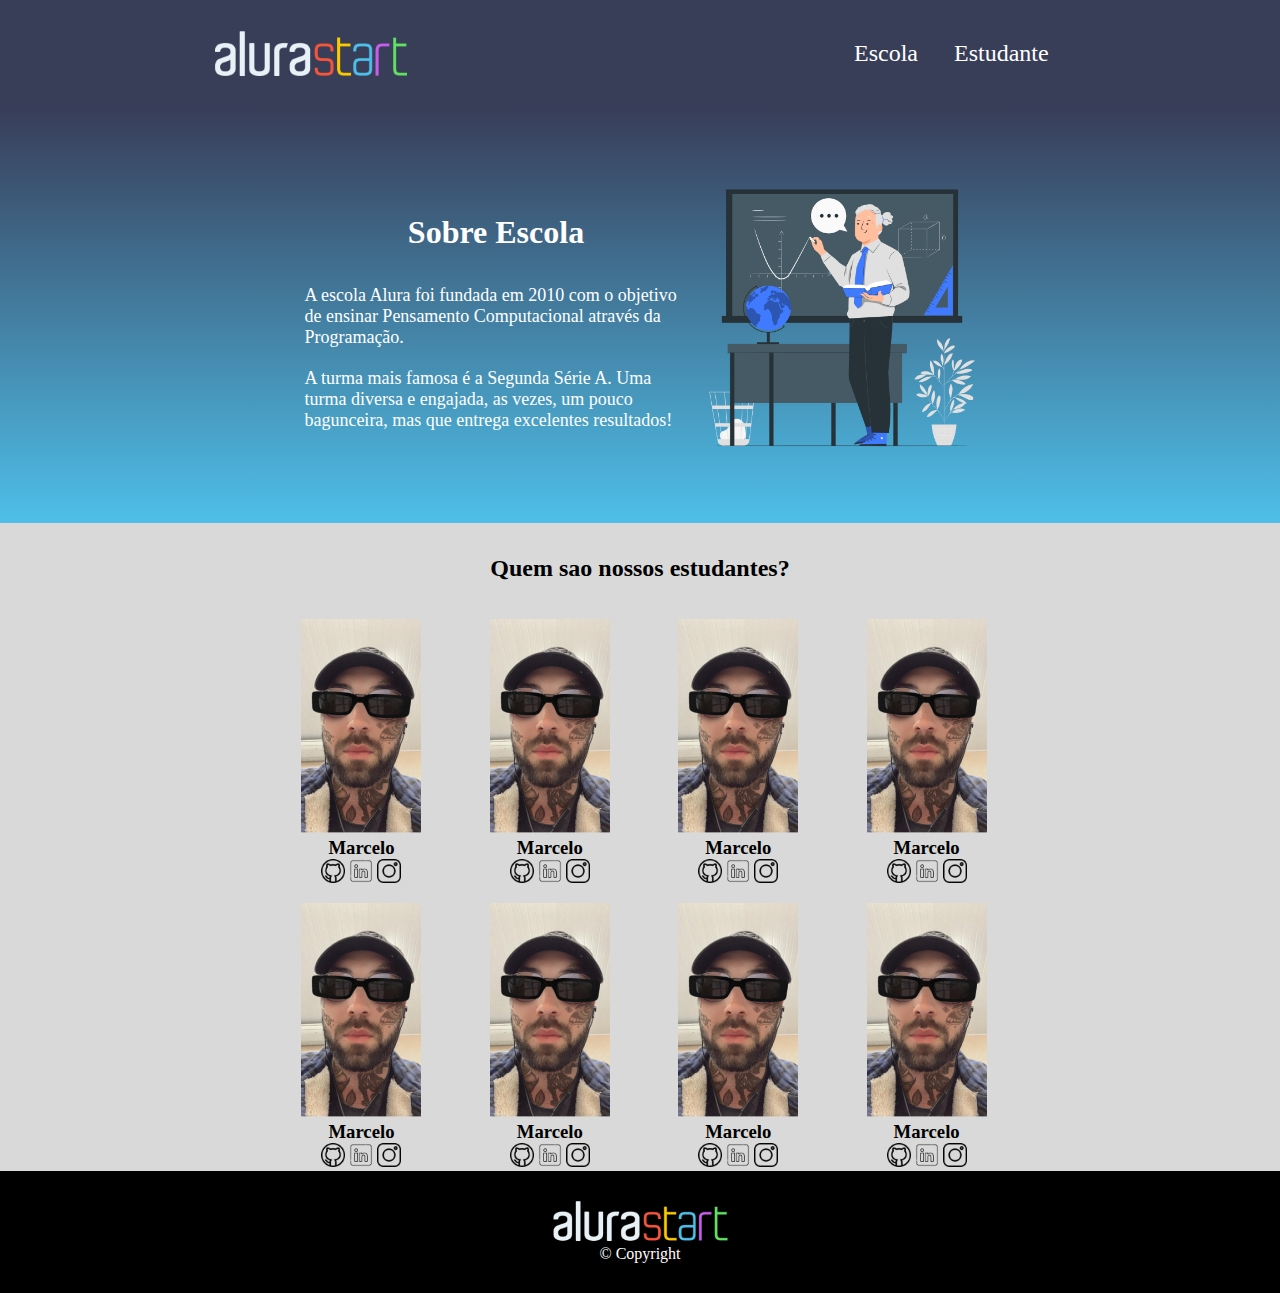
==== index.html @ 8780a5cd "Add files via upload" ====
<!DOCTYPE html>
<html lang="en">
<head>
    <meta charset="UTF-8">
    <meta name="viewport" content="width=device-width, initial-scale=1.0">
    <title>Document</title>
    <link rel="stylesheet" href="style.css">
</head>
<body>
    <header class="cabecalho">
        <img src="./img/alurastart logo 1.png" alt="logotipo da alura" class="cabecalho-imagem"> 
            <ul class="cabecalho-lista">
                <li class="cabecalho-lista-item">Escola</li>
                <li class="cabecalho-lista-item">Estudante</li>
            </ul>
        </header>
        <section class="escola">
            <div class="escola-conteudo">
                <h2 class="escola-titulo">Sobre Escola</h2>
                <p class="escola-texto">A escola Alura foi fundada em 2010 com o objetivo de ensinar Pensamento Computacional através da Programação. </p>
                <p class="escola-texto">A turma mais famosa é a Segunda Série A. Uma turma diversa e engajada, as vezes, um pouco bagunceira, mas que entrega excelentes resultados!</p>
            </div>
            <img class="escola-imagem" src="./img/Professor-pana.png" alt="">
        </section>
        <section class="estudante">
            <h2 class="estudante-titulo">Quem sao nossos estudantes?</h2>
            <div class="estudante-todos">
                <span></span>
            <div class="estudante-div">
                <img class="estudante-imagem" src="./img/Marcelo 1.png" alt="imagem professor da alurna">
                <h3 Class="estudante-nome">Marcelo</h3></a>
                <a href="https://github.com/marcelo16021980"><img class="estudante-icone" src="./img/github.png" alt="logotipo do github"></a>
                <a href="https://www.linkedin.com/in/jorge-marcelo-da-costa-706329120/"><img src="./img/linkedin.png" alt="logo do linkedin" class="estudante-icone"></a>
                <a href="https://www.instagram.com/marcelo16021980/"><img src="./img/instagram.png" alt="logo do instagram" class="estudante-icone"></a>
            </div>
            <div class="estudante-div">
                <img src="./img/Marcelo 1.png" alt="imagem professor da alurna">
                <h3 Class="estudante-nome">Marcelo</h3>
                <img class="estudante-icone" src="./img/github.png" alt="logotipo do github">
                <img src="./img/linkedin.png" alt="logo do linkedin" class="estudante-icone">
                <img src="./img/instagram.png" alt="logo do instagram" class="estudante-icone">
            </div>
            <div class="estudante-div">
                <img src="./img/Marcelo 1.png" alt="imagem professor da alurna">
                <h3 Class="estudante-nome">Marcelo</h3>
                <img class="estudante-icone" src="./img/github.png" alt="logotipo do github">
                <img src="./img/linkedin.png" alt="logo do linkedin" class="estudante-icone">
                <img src="./img/instagram.png" alt="logo do instagram" class="estudante-icone">
            </div>
            <div class="estudante-div">
                <img src="./img/Marcelo 1.png" alt="imagem professor da alurna">
                <h3 Class="estudante-nome">Marcelo</h3>
                <img class="estudante-icone" src="./img/github.png" alt="logotipo do github">
                <img src="./img/linkedin.png" alt="logo do linkedin" class="estudante-icone">
                <img src="./img/instagram.png" alt="logo do instagram" class="estudante-icone">
            </div>
            <span></span><span></span>
            <div class="estudante-div">
                <img src="./img/Marcelo 1.png" alt="imagem professor da alurna">
                <h3 Class="estudante-nome">Marcelo</h3>
                <img class="estudante-icone" src="./img/github.png" alt="logotipo do github">
                <img src="./img/linkedin.png" alt="logo do linkedin" class="estudante-icone">
                <img src="./img/instagram.png" alt="logo do instagram" class="estudante-icone">
            </div>
            <div class="estudante-div">
                <img src="./img/Marcelo 1.png" alt="imagem professor da alurna">
                <h3 Class="estudante-nome">Marcelo</h3>
                <img class="estudante-icone" src="./img/github.png" alt="logotipo do github">
                <img src="./img/linkedin.png" alt="logo do linkedin" class="estudante-icone">
                <img src="./img/instagram.png" alt="logo do instagram" class="estudante-icone">
            </div>
            <div class="estudante-div">
                <img src="./img/Marcelo 1.png" alt="imagem professor da alurna">
                <h3 Class="estudante-nome">Marcelo</h3>
                <img class="estudante-icone" src="./img/github.png" alt="logotipo do github">
                <img src="./img/linkedin.png" alt="logo do linkedin" class="estudante-icone">
                <img src="./img/instagram.png" alt="logo do instagram" class="estudante-icone">
            </div>
            <div class="estudante-div">
                <img src="./img/Marcelo 1.png" alt="imagem professor da alurna">
                <h3 Class="estudante-nome">Marcelo</h3>
                <img class="estudante-icone" src="./img/github.png" alt="logotipo do github">
                <img src="./img/linkedin.png" alt="logo do linkedin" class="estudante-icone">
                <img src="./img/instagram.png" alt="logo do instagram" class="estudante-icone">
            </div>
            </div>
        </section>
        <footer class="rodape">
           <img src="./img/alurastart logo 2.png" alt="logotipo da alura" class="rodape-imagem">
           <p>© Copyright</p>

        </footer>


    
</body>
</html>
---- style.css ----
*{
    padding: 0;
    margin: 0;
}
.cabecalho{
    background-color: #383D58;
    color: white;
    display:flex;
    justify-content: space-around;
    padding: 16px 0;
    align-items: center;
}
.cabecalho-imagem{
    width: 15%;
    height: 15%;
}
.cabecalho-lista-item{
    display: inline-block;
    padding: 24px 0;
    margin: 0 16px;
    font-size: 24px;

}
.escola{
    background-image: linear-gradient(#383D58,#4EBFE9);
    color: white;
    display: flex;
    align-items: center;
    padding: 5%;
    justify-content: center;


}
.escola-conteudo{
    width: 35%;
}
.escola-titulo{
    padding: 24px;
    text-align: center;
    font-size: 32px;
    font-weight: 700;
}
.escola-texto{
    padding: 10px;
    font-size: 18px; 
    font-weight: 400;
}

.escola-imagem{
    width: 25%;
}
.estudante{
    background-color:#D9D9D9;
}
.estudante-todos{
    display: grid;
    grid-template-columns: 13.5% 15% 15% 15% 15% 18%;
    gap: 1%;
    padding-left: 8%;
    
}
.estudante-div{
    text-align: center;
    padding: 3% 0;
}
.estudante-titulo{
    text-align: center;
    padding: 32px;
}




.estudante-imagem{
    width: 120px;
}

.estudante-icone{
    width: 24px;
}
.rodape{
    background-color: black;
    text-align: center;
    align-items: center;
    padding: 30px;
    color: white;
}
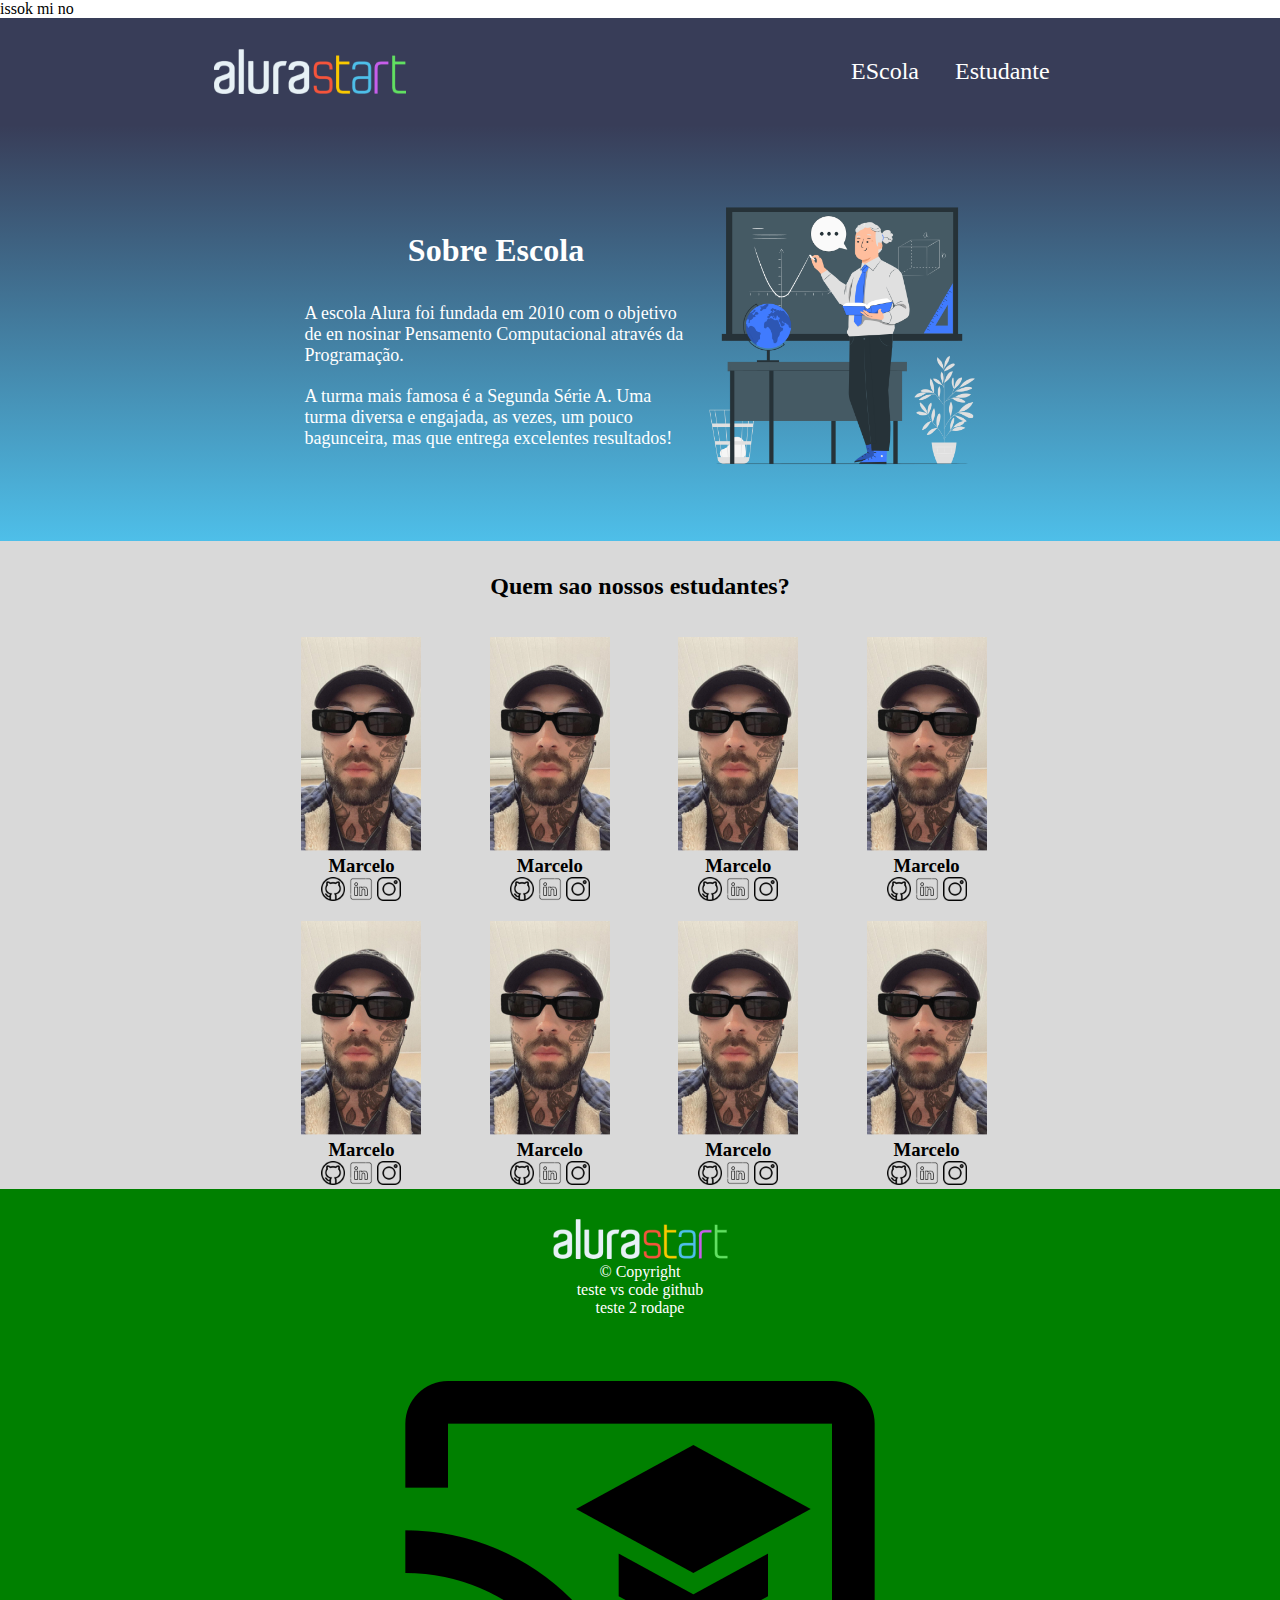
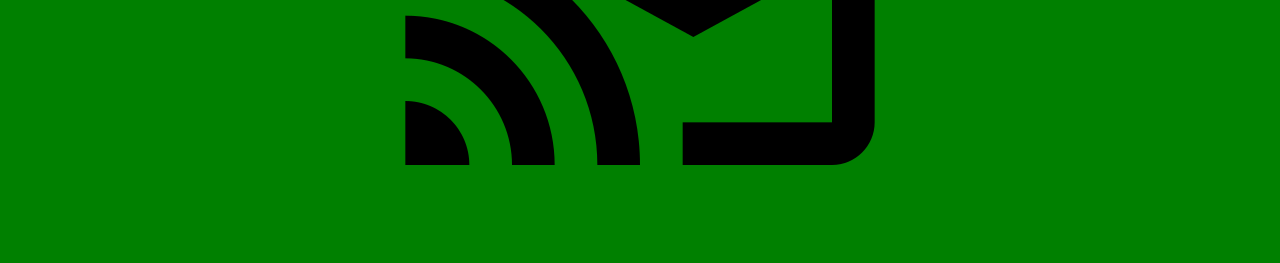
==== commit c5ba9072: "green" ====
--- a/index.html
+++ b/index.html
@@ -6,18 +6,18 @@
     <title>Document</title>
     <link rel="stylesheet" href="style.css">
 </head>
-<body>
+issok mi no<body>
     <header class="cabecalho">
         <img src="./img/alurastart logo 1.png" alt="logotipo da alura" class="cabecalho-imagem"> 
             <ul class="cabecalho-lista">
-                <li class="cabecalho-lista-item">Escola</li>
+                <li class="cabecalho-lista-item">EScola </li>
                 <li class="cabecalho-lista-item">Estudante</li>
             </ul>
         </header>
         <section class="escola">
             <div class="escola-conteudo">
                 <h2 class="escola-titulo">Sobre Escola</h2>
-                <p class="escola-texto">A escola Alura foi fundada em 2010 com o objetivo de ensinar Pensamento Computacional através da Programação. </p>
+                <p class="escola-texto">A escola Alura foi fundada em 2010 com o objetivo de en nosinar Pensamento Computacional através da Programação. </p>
                 <p class="escola-texto">A turma mais famosa é a Segunda Série A. Uma turma diversa e engajada, as vezes, um pouco bagunceira, mas que entrega excelentes resultados!</p>
             </div>
             <img class="escola-imagem" src="./img/Professor-pana.png" alt="">
@@ -86,12 +86,16 @@
             </div>
         </section>
         <footer class="rodape">
-           <img src="./img/alurastart logo 2.png" alt="logotipo da alura" class="rodape-imagem">
+            <img src="./img/alurastart logo 2.png" alt="logotipo da alura" class="rodape-imagem">
            <p>© Copyright</p>
+           <p>teste vs code github</p>
+    
+           <p>teste 2 rodape</p>
+           <img src="./img/fundida.png" alt="imagem de icone educacao">
 
         </footer>
 
 
     
 </body>
-</html>+</htm    --- a/style.css
+++ b/style.css
@@ -8,7 +8,7 @@
     display:flex;
     justify-content: space-around;
     padding: 16px 0;
-    align-items: center;
+    align-items: center; 
 }
 .cabecalho-imagem{
     width: 15%;
@@ -79,7 +79,7 @@
     width: 24px;
 }
 .rodape{
-    background-color: black;
+    background-color: green;
     text-align: center;
     align-items: center;
     padding: 30px;
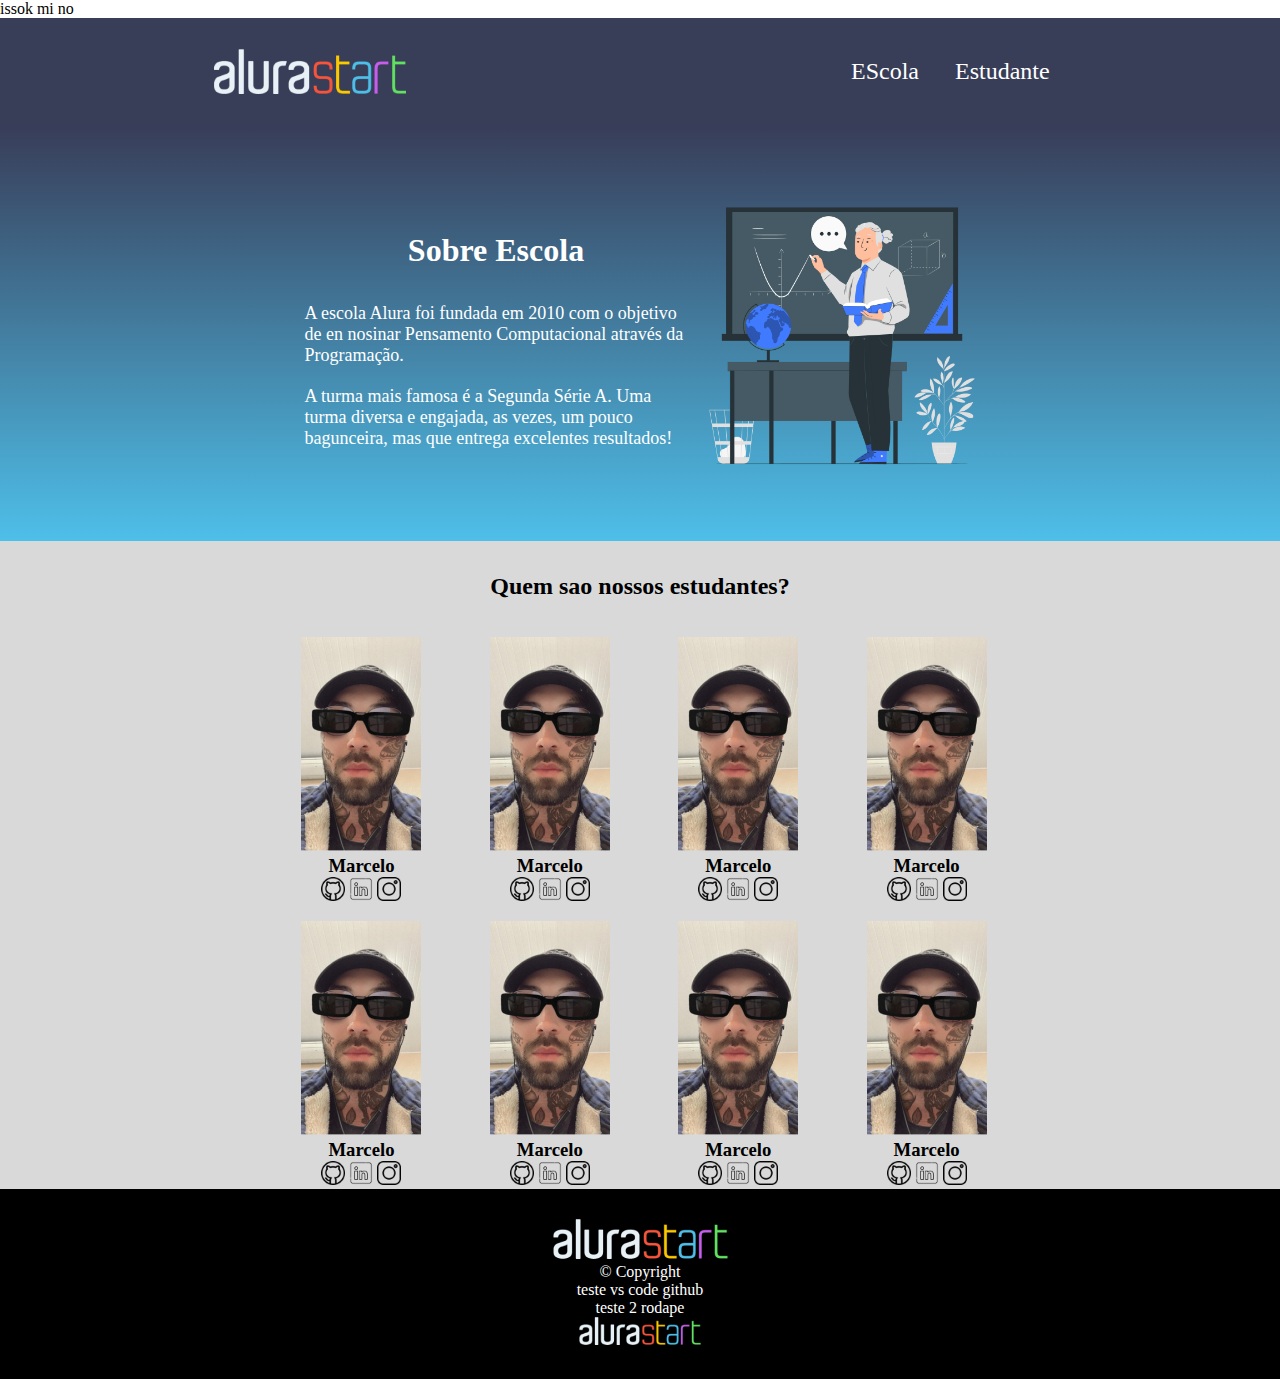
==== commit 5e50fdbd: "modificacao background" ====
--- a/index.html
+++ b/index.html
@@ -91,7 +91,7 @@
            <p>teste vs code github</p>
     
            <p>teste 2 rodape</p>
-           <img src="./img/fundida.png" alt="imagem de icone educacao">
+           <img class="imagemrodape" src="./img/alurastart logo 2.png" alt="imagem de icone educacao">
 
         </footer>
 
--- a/style.css
+++ b/style.css
@@ -79,9 +79,12 @@
     width: 24px;
 }
 .rodape{
-    background-color: green;
+    background-color: black;
     text-align: center;
     align-items: center;
     padding: 30px;
     color: white;
+}
+.imagemrodape{ 
+    width: 10%;
 }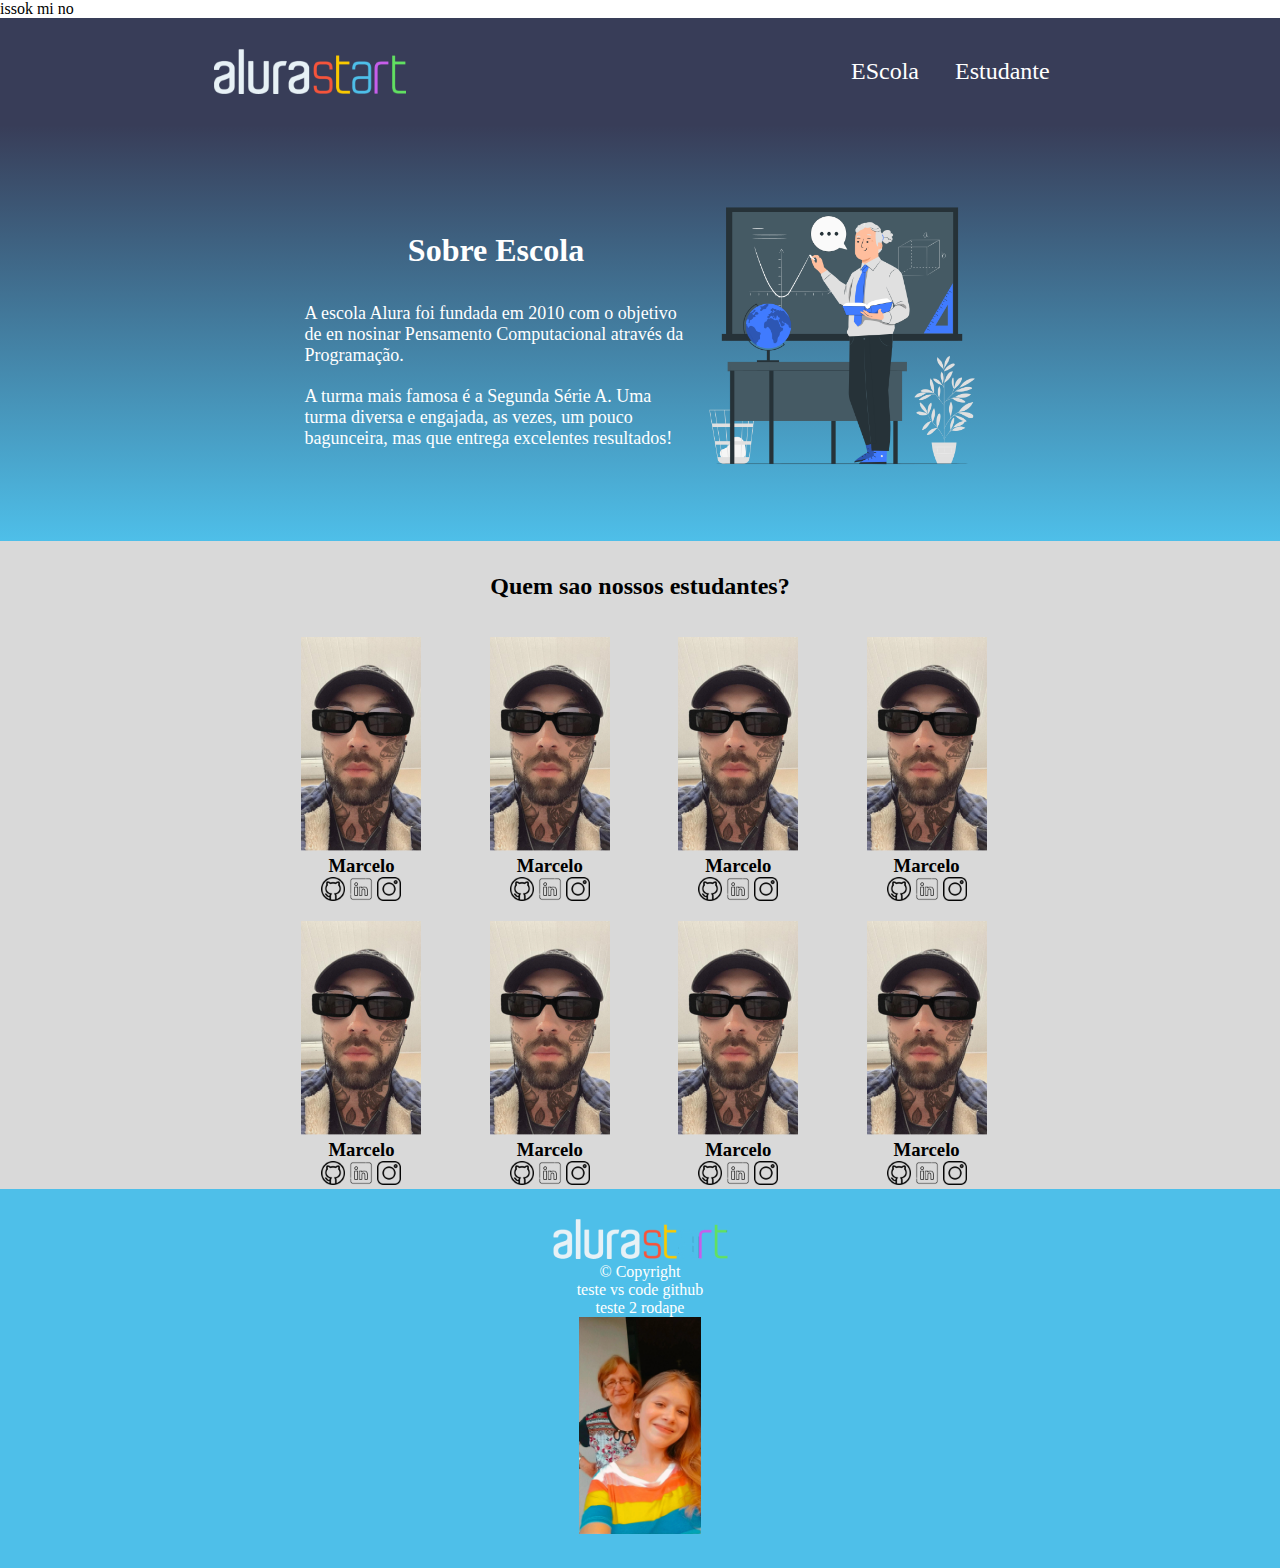
==== commit 6b479276: "insercao de imagem, Mariana" ====
--- a/index.html
+++ b/index.html
@@ -91,8 +91,7 @@
            <p>teste vs code github</p>
     
            <p>teste 2 rodape</p>
-           <img class="imagemrodape" src="./img/alurastart logo 2.png" alt="imagem de icone educacao">
-
+           <img class="imagemrodape" src="./img/Mariana.jpg" alt="imagem de icone educacao">
         </footer>
 
 
--- a/style.css
+++ b/style.css
@@ -78,13 +78,16 @@
 .estudante-icone{
     width: 24px;
 }
+
+
+.imagemrodape{ 
+    width: 10%;
+}
 .rodape{
-    background-color: black;
+    background-color: #4EBFE9;
     text-align: center;
     align-items: center;
     padding: 30px;
     color: white;
+
 }
-.imagemrodape{ 
-    width: 10%;
-}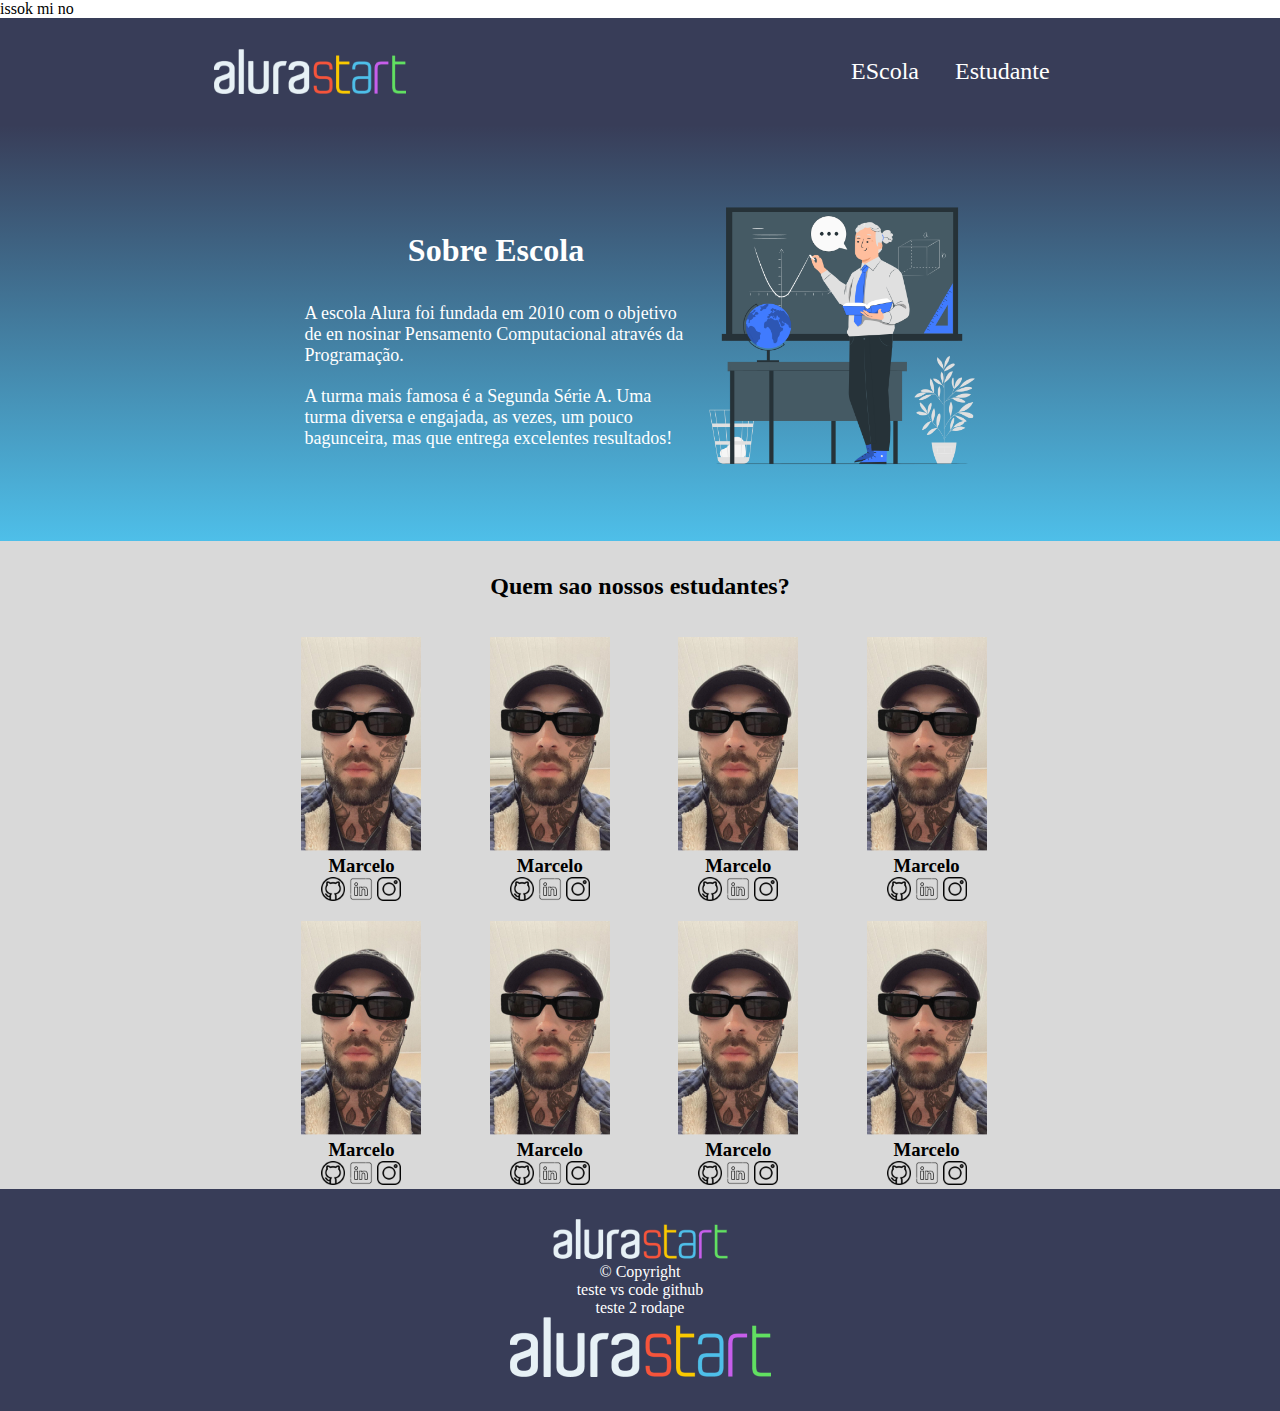
==== commit 8e890ad2: "modificacao" ====
--- a/index.html
+++ b/index.html
@@ -91,8 +91,7 @@
            <p>teste vs code github</p>
     
            <p>teste 2 rodape</p>
-           <img class="imagemrodape" src="./img/Mariana.jpg" alt="imagem de icone educacao">
-        </footer>
+        <img src="./img/alurastart logo 1.png" alt="logo da alura">        </footer>
 
 
     
--- a/style.css
+++ b/style.css
@@ -84,7 +84,7 @@
     width: 10%;
 }
 .rodape{
-    background-color: #4EBFE9;
+    background-color: #383D58;
     text-align: center;
     align-items: center;
     padding: 30px;
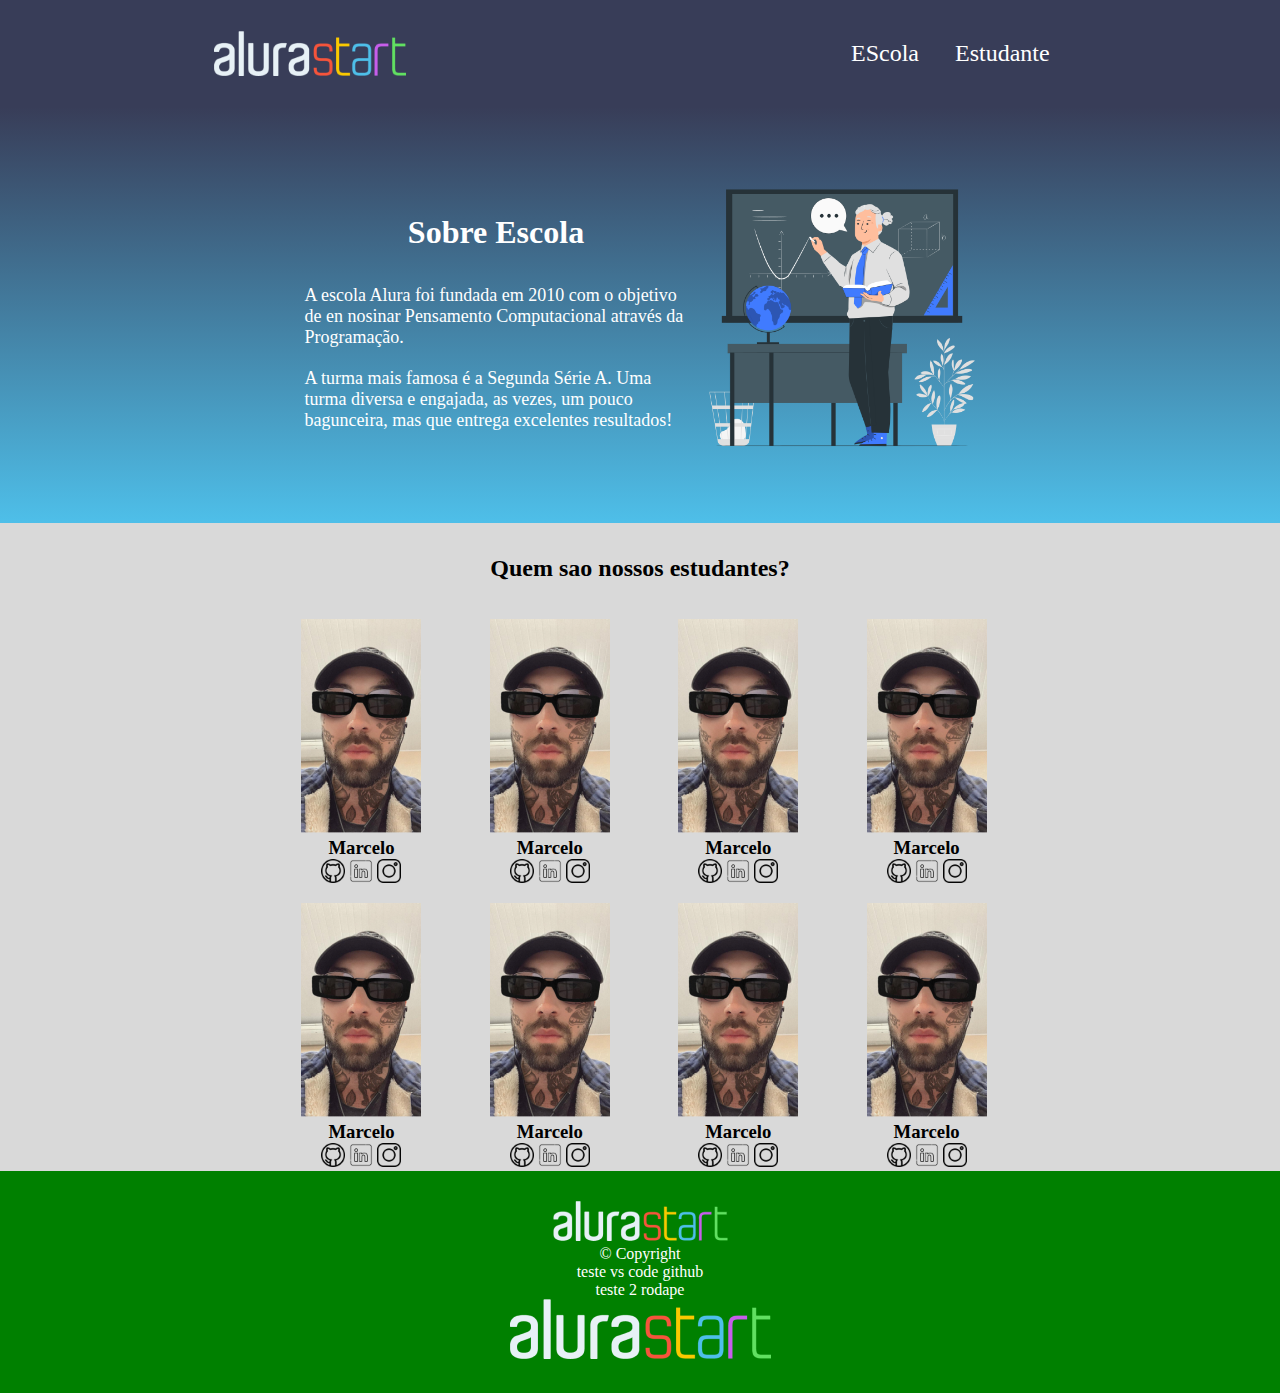
==== commit 2cff288d: "mudanca no css" ====
--- a/index.html
+++ b/index.html
@@ -6,7 +6,7 @@
     <title>Document</title>
     <link rel="stylesheet" href="style.css">
 </head>
-issok mi no<body>
+<body>
     <header class="cabecalho">
         <img src="./img/alurastart logo 1.png" alt="logotipo da alura" class="cabecalho-imagem"> 
             <ul class="cabecalho-lista">
--- a/style.css
+++ b/style.css
@@ -84,10 +84,11 @@
     width: 10%;
 }
 .rodape{
-    background-color: #383D58;
     text-align: center;
     align-items: center;
     padding: 30px;
     color: white;
+    background-color: green;
 
 }
+ 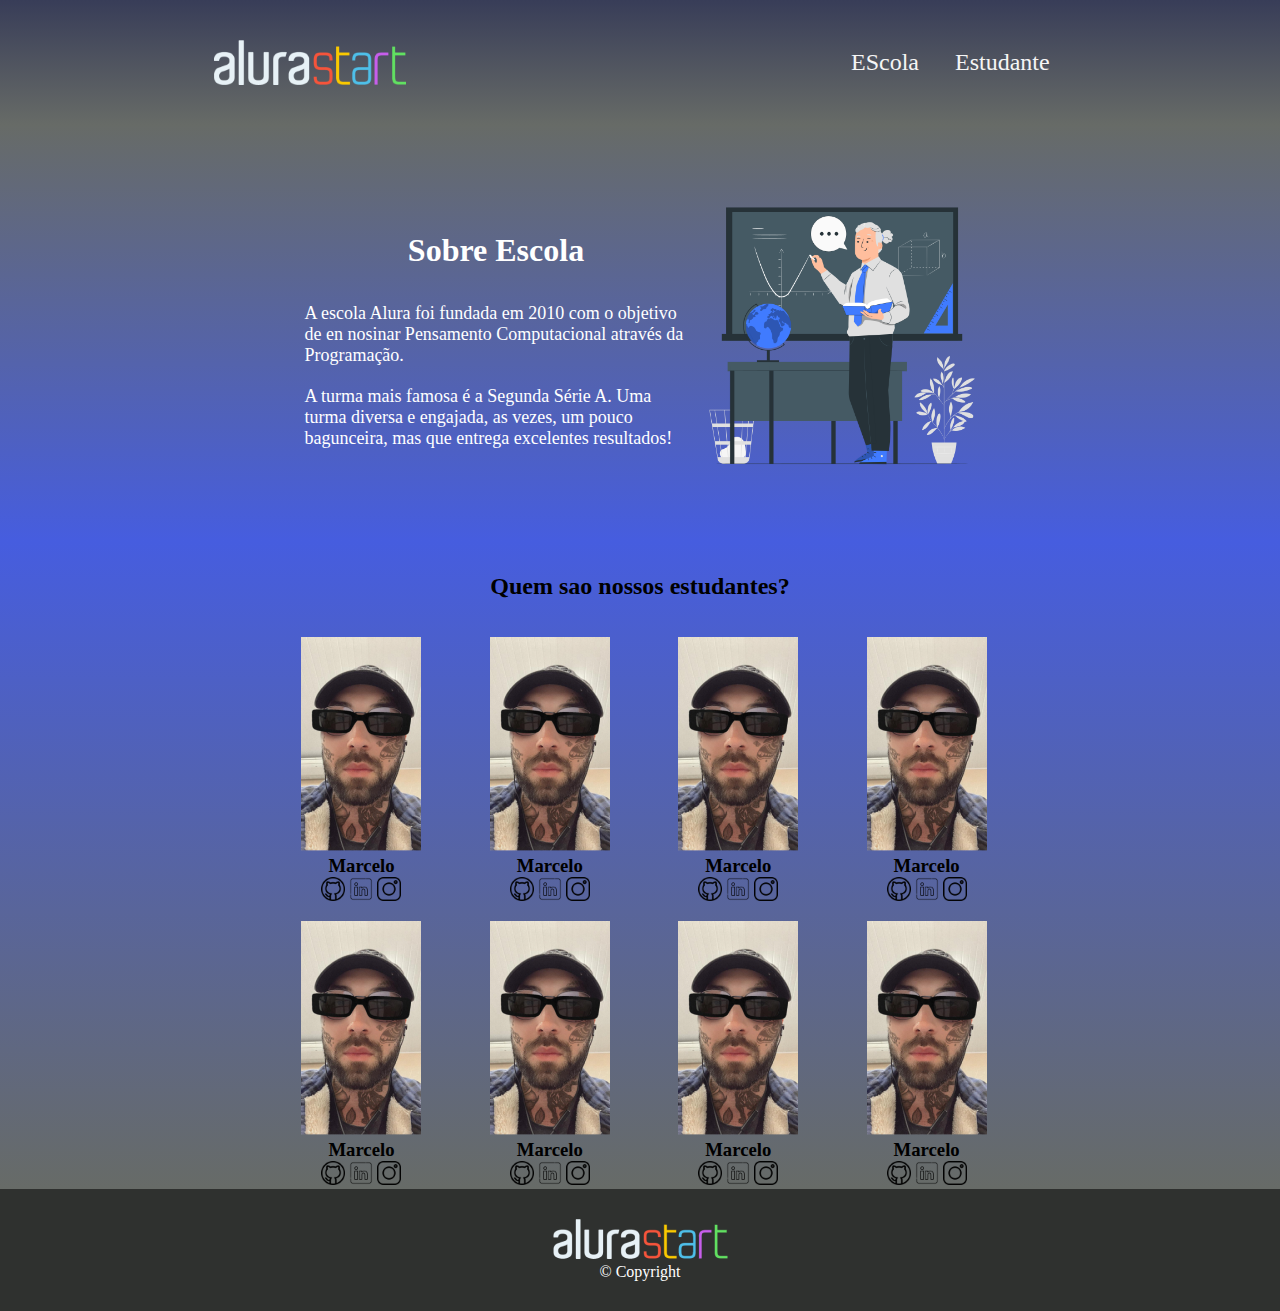
==== commit b80c24a4: "comitar as modificacoes" ====
--- a/index.html
+++ b/index.html
@@ -85,13 +85,10 @@
             </div>
             </div>
         </section>
-        <footer class="rodape">
+<footer class="rodape">
             <img src="./img/alurastart logo 2.png" alt="logotipo da alura" class="rodape-imagem">
            <p>© Copyright</p>
-           <p>teste vs code github</p>
-    
-           <p>teste 2 rodape</p>
-        <img src="./img/alurastart logo 1.png" alt="logo da alura">        </footer>
+</footer>
 
 
     
--- a/style.css
+++ b/style.css
@@ -3,11 +3,12 @@
     margin: 0;
 }
 .cabecalho{
-    background-color: #383D58;
-    color: white;
+    background-image:linear-gradient(#383D58 ,rgb(103, 107, 103));
+    color: whitesmoke;
+    font-weight: 500;
     display:flex;
     justify-content: space-around;
-    padding: 16px 0;
+    padding: 25px 0;
     align-items: center; 
 }
 .cabecalho-imagem{
@@ -22,7 +23,7 @@
 
 }
 .escola{
-    background-image: linear-gradient(#383D58,#4EBFE9);
+    background-image: linear-gradient(rgb(103, 107, 103), #465ddf);
     color: white;
     display: flex;
     align-items: center;
@@ -50,7 +51,7 @@
     width: 25%;
 }
 .estudante{
-    background-color:#D9D9D9;
+    background-image: linear-gradient(#465ddf , rgb(103, 107, 103)); 
 }
 .estudante-todos{
     display: grid;
@@ -88,7 +89,7 @@
     align-items: center;
     padding: 30px;
     color: white;
-    background-color: green;
+    background-color: rgb(47, 49, 47);
 
 }
  